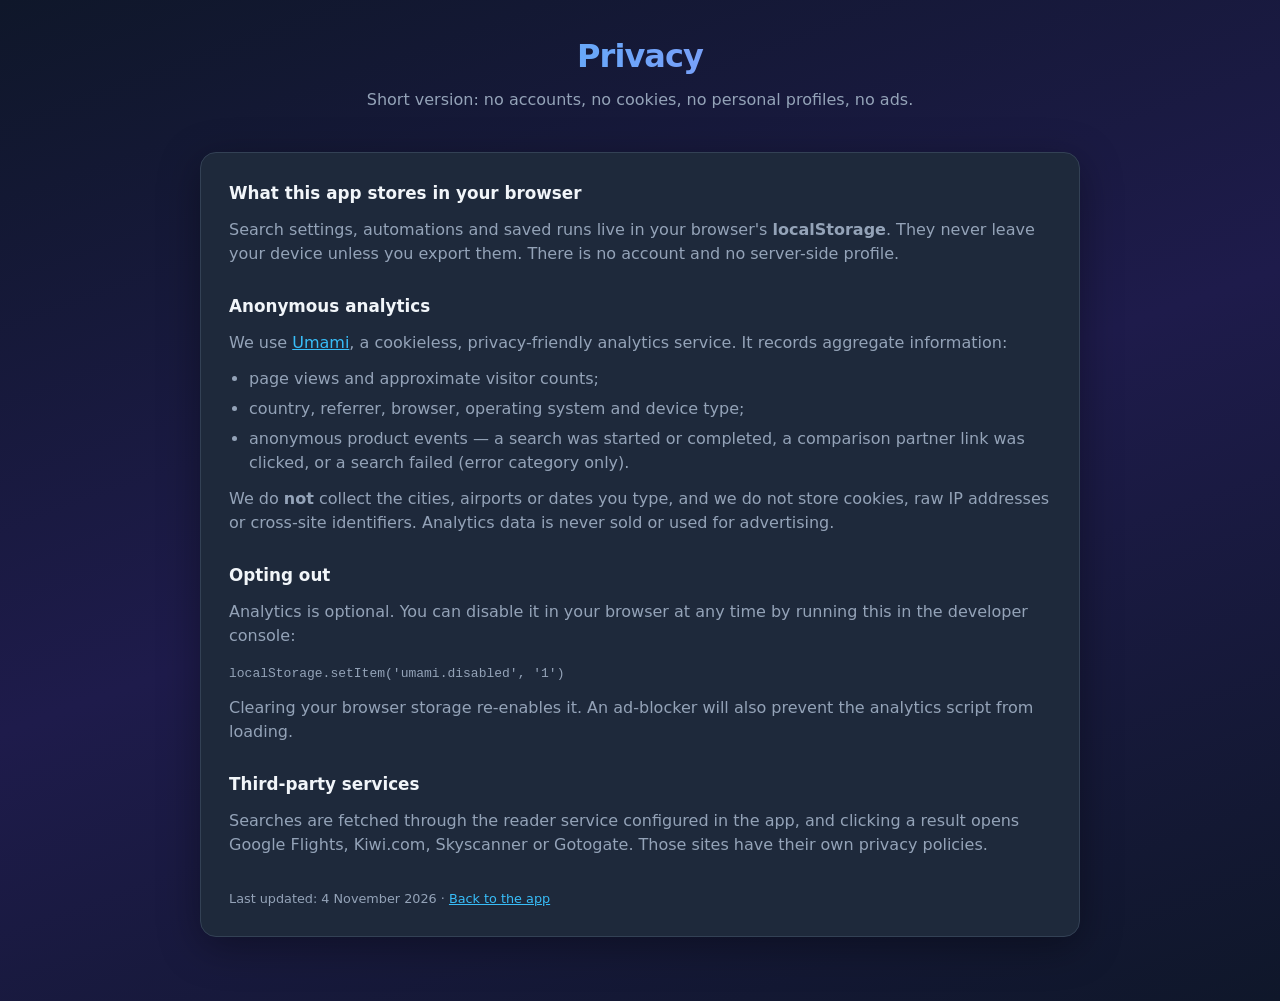
==== docs/privacy.html @ ba9d471f "Automations: Run now preempts the active run; Pause stops it Run now now stops whatever search is in" ====
<!DOCTYPE html>
<html lang="en">
<head>
  <meta charset="UTF-8" />
  <meta name="viewport" content="width=device-width, initial-scale=1" />
  <meta name="theme-color" content="#0ea5e9" />
  <title>Privacy — Cheap Flights Finder</title>
  <link rel="icon" type="image/svg+xml" href="./favicon.svg" />
  <link rel="stylesheet" href="./styles.css" />
</head>
<body>
  <div class="container">
    <header>
      <h1>Privacy</h1>
      <p>Short version: no accounts, no cookies, no personal profiles, no ads.</p>
    </header>

    <div class="card prose">
      <h2>What this app stores in your browser</h2>
      <p>
        Search settings, automations and saved runs live in your browser's
        <strong>localStorage</strong>. They never leave your device unless you export them.
        There is no account and no server-side profile.
      </p>

      <h2>Anonymous analytics</h2>
      <p>
        We use <a href="https://umami.is" target="_blank" rel="noopener noreferrer">Umami</a>,
        a cookieless, privacy-friendly analytics service. It records aggregate information:
      </p>
      <ul>
        <li>page views and approximate visitor counts;</li>
        <li>country, referrer, browser, operating system and device type;</li>
        <li>anonymous product events — a search was started or completed, a comparison partner link was clicked, or a search failed (error category only).</li>
      </ul>
      <p>
        We do <strong>not</strong> collect the cities, airports or dates you type, and we do
        not store cookies, raw IP addresses or cross-site identifiers. Analytics data is
        never sold or used for advertising.
      </p>

      <h2>Opting out</h2>
      <p>
        Analytics is optional. You can disable it in your browser at any time by running
        this in the developer console:
      </p>
      <p><code>localStorage.setItem('umami.disabled', '1')</code></p>
      <p>
        Clearing your browser storage re-enables it. An ad-blocker will also prevent the
        analytics script from loading.
      </p>

      <h2>Third-party services</h2>
      <p>
        Searches are fetched through the reader service configured in the app, and clicking a
        result opens Google Flights, Kiwi.com, Skyscanner or Gotogate. Those sites have their
        own privacy policies.
      </p>

      <p class="note" style="text-align:left;margin-top:2rem">
        Last updated: 4 November 2026 ·
        <a href="./index.html">Back to the app</a>
      </p>
    </div>
  </div>
</body>
</html>
---- docs/styles.css ----
:root {
  --bg: #0f172a;
  --card: #1e293b;
  --accent: #38bdf8;
  --accent2: #22c55e;
  --text: #f1f5f9;
  --muted: #94a3b8;
  --border: #334155;
  --danger: #f87171;
  --warn: #fbbf24;
}
* { box-sizing: border-box; margin: 0; padding: 0; }
body {
  font-family: system-ui, -apple-system, "Segoe UI", Roboto, sans-serif;
  background: linear-gradient(160deg, #0f172a 0%, #1e1b4b 50%, #0f172a 100%);
  color: var(--text);
  min-height: 100vh;
  line-height: 1.5;
}
.container {
  max-width: 920px;
  margin: 0 auto;
  padding: 2rem 1.25rem 4rem;
}
header {
  text-align: center;
  margin-bottom: 2.5rem;
}
header h1 {
  font-size: 2rem;
  font-weight: 700;
  letter-spacing: -0.03em;
  background: linear-gradient(90deg, #38bdf8, #a78bfa);
  -webkit-background-clip: text;
  -webkit-text-fill-color: transparent;
  background-clip: text;
}
header p {
  color: var(--muted);
  margin-top: 0.5rem;
  font-size: 1rem;
}
.status-row {
  display: flex;
  flex-wrap: wrap;
  justify-content: center;
  gap: 0.5rem 1rem;
  margin-top: 0.9rem;
  font-size: 0.8rem;
}
.pill {
  display: inline-flex;
  align-items: center;
  gap: 0.4rem;
  padding: 0.3rem 0.7rem;
  border-radius: 999px;
  border: 1px solid var(--border);
  color: var(--muted);
  background: rgba(255,255,255,0.03);
}
.pill .dot {
  width: 0.55rem; height: 0.55rem;
  border-radius: 50%;
  background: var(--warn);
  flex: none;
}
.pill.ok .dot { background: var(--accent2); }
.pill.bad .dot { background: var(--danger); }
.pill.ok { border-color: #22c55e55; color: var(--text); }
.pill.bad { border-color: #7f1d1d; color: #fecaca; }
.card {
  background: var(--card);
  border: 1px solid var(--border);
  border-radius: 1rem;
  padding: 1.75rem;
  box-shadow: 0 10px 40px rgba(0,0,0,0.35);
}
.form-grid {
  display: grid;
  grid-template-columns: 1fr 1fr;
  gap: 1rem;
}
@media (max-width: 640px) {
  .form-grid { grid-template-columns: 1fr; }
}
label {
  display: block;
  font-size: 0.8rem;
  font-weight: 600;
  color: var(--muted);
  margin-bottom: 0.35rem;
  text-transform: uppercase;
  letter-spacing: 0.04em;
}
input, select {
  width: 100%;
  padding: 0.75rem 1rem;
  border-radius: 0.6rem;
  border: 1px solid var(--border);
  background: #0f172a;
  color: var(--text);
  font-size: 1rem;
  transition: border-color 0.15s;
}
input:focus, select:focus {
  outline: none;
  border-color: var(--accent);
}
.full { grid-column: 1 / -1; }
.inline-check {
  display: flex;
  align-items: center;
  gap: 0.6rem;
  text-transform: none;
  letter-spacing: 0;
  font-size: 0.95rem;
  font-weight: 600;
  color: var(--text);
  margin-bottom: 0;
  padding: 0.75rem 1rem;
  border: 1px solid var(--border);
  border-radius: 0.6rem;
  background: #0f172a;
  cursor: pointer;
}
.inline-check input[type="checkbox"] {
  width: 1.15rem;
  height: 1.15rem;
  flex: none;
  accent-color: var(--accent);
  cursor: pointer;
}
.resolve-hint {
  min-height: 1.1rem;
  margin-top: 0.3rem;
  font-size: 0.78rem;
  color: var(--muted);
}
/* Capitals-only city/country fields: the value is upper-cased in JS as it is
   typed, and this guarantees the *display* is capital even for autofill/paste. */
.upper { text-transform: uppercase; }
.resolve-hint .ok { color: var(--accent2); }
.resolve-hint .err { color: var(--danger); }
.btn {
  display: inline-flex;
  align-items: center;
  justify-content: center;
  gap: 0.5rem;
  width: 100%;
  padding: 0.9rem 1.25rem;
  margin-top: 1.25rem;
  border: none;
  border-radius: 0.6rem;
  background: linear-gradient(135deg, #0ea5e9, #6366f1);
  color: white;
  font-size: 1.05rem;
  font-weight: 600;
  cursor: pointer;
  transition: transform 0.12s, opacity 0.12s;
}
.btn:hover:not(:disabled) { transform: translateY(-1px); }
.btn:disabled { opacity: 0.6; cursor: not-allowed; }
.spinner {
  width: 1.1rem; height: 1.1rem;
  border: 2px solid rgba(255,255,255,0.3);
  border-top-color: white;
  border-radius: 50%;
  animation: spin 0.7s linear infinite;
}
@keyframes spin { to { transform: rotate(360deg); } }

/* settings */
.settings {
  margin-top: 1rem;
  border: 1px dashed var(--border);
  border-radius: 0.75rem;
  padding: 0.85rem 1rem;
}
.settings summary {
  cursor: pointer;
  color: var(--muted);
  font-size: 0.85rem;
  font-weight: 600;
  user-select: none;
}
.settings .settings-body {
  margin-top: 0.9rem;
  display: grid;
  gap: 0.5rem;
}
.settings .hint { font-size: 0.78rem; color: var(--muted); }
.settings .ok { color: var(--accent2); }

#results { margin-top: 2rem; display: none; }
.result-header {
  display: flex;
  flex-wrap: wrap;
  gap: 0.75rem 1.5rem;
  align-items: center;
  margin-bottom: 1.25rem;
  color: var(--muted);
  font-size: 0.95rem;
}
.result-header strong { color: var(--text); }
.flight-card {
  background: #0f172a;
  border: 1px solid var(--border);
  border-radius: 0.85rem;
  padding: 1.25rem 1.4rem;
  margin-bottom: 1rem;
}
.flight-card.best-direct { border-color: #22c55e55; }
.flight-card.best-stops { border-color: #38bdf855; }
.badge {
  display: inline-block;
  font-size: 0.7rem;
  font-weight: 700;
  text-transform: uppercase;
  letter-spacing: 0.05em;
  padding: 0.2rem 0.55rem;
  border-radius: 999px;
  margin-bottom: 0.6rem;
}
.badge.green { background: #166534; color: #86efac; }
.badge.blue { background: #1e3a5f; color: #7dd3fc; }
.price {
  font-size: 1.75rem;
  font-weight: 700;
  color: var(--accent2);
}
.meta {
  color: var(--muted);
  font-size: 0.9rem;
  margin: 0.35rem 0 0.75rem;
}
.leg {
  display: flex;
  flex-wrap: wrap;
  gap: 0.35rem 1rem;
  padding: 0.55rem 0;
  border-top: 1px solid var(--border);
  font-size: 0.9rem;
}
.leg:first-of-type { border-top: none; }
.layover {
  color: var(--warn);
  font-size: 0.85rem;
  padding: 0.25rem 0 0.25rem 0.5rem;
  border-left: 2px solid var(--warn);
  margin: 0.2rem 0;
}
.dir {
  display: flex;
  flex-wrap: wrap;
  align-items: baseline;
  gap: 0.35rem 0.75rem;
  padding: 0.6rem 0;
  border-top: 1px solid var(--border);
  font-size: 0.92rem;
}
.dir:first-of-type { border-top: none; }
.dir-label {
  flex: none;
  font-size: 0.68rem;
  font-weight: 700;
  text-transform: uppercase;
  letter-spacing: 0.06em;
  padding: 0.15rem 0.5rem;
  border-radius: 999px;
  background: #1e3a5f;
  color: #7dd3fc;
}
.dir-label.ret { background: #3b2f16; color: #fcd34d; }
.dir-main { color: var(--text); }
.dir-main strong { color: var(--text); }
.dir-unavailable { color: var(--muted); }
.error {
  background: #450a0a;
  border: 1px solid #7f1d1d;
  color: #fecaca;
  padding: 1rem 1.25rem;
  border-radius: 0.75rem;
  margin-top: 1.25rem;
  white-space: pre-line;
}
.note {
  margin-top: 1.5rem;
  font-size: 0.8rem;
  color: var(--muted);
  text-align: center;
}
.site-footer {
  margin-top: 2.5rem;
  padding-top: 1.25rem;
  border-top: 1px solid var(--border);
  display: flex;
  flex-wrap: wrap;
  justify-content: center;
  gap: 0.35rem 1rem;
  font-size: 0.75rem;
  color: var(--muted);
  text-align: center;
}
.site-footer a {
  color: var(--muted);
  text-decoration: underline;
  text-underline-offset: 2px;
}
.site-footer a:hover { color: var(--text); }
.prose h2 {
  margin-top: 1.75rem;
  font-size: 1.05rem;
  color: var(--text);
}
.prose h2:first-child { margin-top: 0; }
.prose p, .prose ul { margin-top: 0.75rem; color: var(--muted); }
.prose ul { padding-left: 1.25rem; }
.prose li { margin-top: 0.35rem; }
.prose a { color: var(--accent); }
.empty {
  text-align: center;
  color: var(--muted);
  padding: 2rem 1rem;
}
.results-table-wrap {
  overflow-x: auto;
  margin: 1rem 0 1.5rem;
  border-radius: 0.75rem;
  border: 1px solid var(--border);
}
table.results-table {
  width: 100%;
  border-collapse: collapse;
  font-size: 0.88rem;
  background: #0f172a;
}
table.results-table th {
  background: #1e293b;
  color: var(--muted);
  font-weight: 600;
  text-transform: uppercase;
  letter-spacing: 0.04em;
  font-size: 0.72rem;
  padding: 0.7rem 0.75rem;
  text-align: left;
  white-space: nowrap;
  border-bottom: 1px solid var(--border);
}
table.results-table td {
  padding: 0.65rem 0.75rem;
  border-bottom: 1px solid var(--border);
  vertical-align: top;
}
table.results-table tr:last-child td { border-bottom: none; }
table.results-table tr:hover td { background: #1e293b55; }
table.results-table .price-cell {
  font-weight: 700;
  color: var(--accent2);
  white-space: nowrap;
}
table.results-table .rank-cell {
  color: var(--muted);
  font-weight: 600;
  width: 2rem;
}
.section-title {
  margin: 1.5rem 0 0.6rem;
  color: var(--muted);
  font-size: 0.85rem;
  text-transform: uppercase;
  letter-spacing: 0.05em;
}
details summary::-webkit-details-marker { display: none; }

/* live progress line under the search button */
.progress {
  margin-top: 0.9rem;
  font-size: 0.85rem;
  color: var(--muted);
  text-align: center;
}
.progress .progress-sub {
  display: inline-block;
  margin-top: 0.25rem;
  font-size: 0.76rem;
  opacity: 0.85;
}

/* search / stop button row */
.actions {
  display: flex;
  gap: 0.75rem;
  align-items: stretch;
  margin-top: 1.25rem;
}
.actions .btn { margin-top: 0; }
.btn-stop {
  width: auto;
  flex: 0 0 auto;
  white-space: nowrap;
  background: linear-gradient(135deg, #ef4444, #b91c1c);
}

/* resume banner for a checkpointed (interrupted) search */
.resume-box {
  display: flex;
  flex-wrap: wrap;
  align-items: center;
  gap: 0.6rem;
  margin-top: 1rem;
  padding: 0.75rem 1rem;
  border: 1px solid #f59e0b55;
  border-radius: 0.6rem;
  background: #f59e0b12;
  font-size: 0.85rem;
  color: var(--text);
}
.btn-mini {
  padding: 0.35rem 0.7rem;
  border-radius: 0.45rem;
  border: none;
  background: #f59e0b;
  color: #1f2937;
  font-weight: 600;
  font-size: 0.8rem;
  cursor: pointer;
}
.btn-mini.ghost {
  background: transparent;
  border: 1px solid var(--border);
  color: var(--muted);
}
.coverage-complete { color: var(--accent2); }
.window-note { color: var(--muted); }

/* ---- animated brand icon (header) ---- */
header h1.brand {
  display: flex;
  align-items: center;
  justify-content: center;
  gap: 0.7rem;
}
header h1.brand .logo {
  width: 46px;
  height: 46px;
  flex: none;
  overflow: visible;
  filter: drop-shadow(0 6px 16px rgba(56, 189, 248, 0.35));
}
header h1.brand .logo-plane {
  transform-box: fill-box;
  transform-origin: center;
  animation: logo-fly 3.2s ease-in-out infinite;
}
header h1.brand .logo-arc { animation: logo-dash 2.4s linear infinite; }
header h1.brand .logo-dot {
  transform-box: fill-box;
  transform-origin: center;
  animation: logo-ping 2.4s ease-in-out infinite;
}
@keyframes logo-fly {
  0%   { transform: translate(-5px, 3px) rotate(-5deg); }
  50%  { transform: translate(1px, -4px) rotate(2deg); }
  100% { transform: translate(5px, 3px) rotate(7deg); }
}
@keyframes logo-dash { to { stroke-dashoffset: -32; } }
@keyframes logo-ping {
  0%, 55%, 100% { transform: scale(1); opacity: 1; }
  75% { transform: scale(1.8); opacity: 0.3; }
}
/* a running sweep makes the icon fly faster */
body.searching .logo-plane { animation-duration: 1.1s; }
body.searching .logo-arc { animation-duration: 0.7s; }
@media (prefers-reduced-motion: reduce) {
  header h1.brand .logo-plane,
  header h1.brand .logo-arc,
  header h1.brand .logo-dot { animation: none; }
}

/* ---- verified stop: first click arms, second confirms ---- */
.btn-stop.armed {
  background: linear-gradient(135deg, #f59e0b, #b45309);
  animation: armed-pulse 1s ease-in-out infinite;
}
@keyframes armed-pulse {
  0%, 100% { box-shadow: 0 0 0 0 rgba(245, 158, 11, 0.55); }
  50% { box-shadow: 0 0 0 8px rgba(245, 158, 11, 0); }
}
.btn-cancel {
  width: auto;
  flex: 0 0 auto;
  white-space: nowrap;
  background: transparent;
  border: 1px solid var(--border);
  color: var(--muted);
}
.btn-cancel:hover:not(:disabled) { color: var(--text); border-color: var(--accent); }

/* ---- notification / background settings ---- */
.settings-sep {
  height: 1px;
  margin: 1rem 0 0.9rem;
  background: linear-gradient(90deg, transparent, var(--border), transparent);
}
.settings-inline {
  display: flex;
  flex-wrap: wrap;
  align-items: center;
  gap: 0.6rem;
  margin: 0.5rem 0 0.25rem;
}
.settings-inline .hint { margin: 0; }

/* ---- "compare on other sites" card under the results ---- */
.compare-card {
  background: #0f172a;
  border: 1px solid var(--border);
  border-left: 3px solid var(--accent);
  border-radius: 0.85rem;
  padding: 0.95rem 1.15rem;
  margin: 1.25rem 0 0.5rem;
}
.compare-title { font-size: 0.9rem; margin-bottom: 0.6rem; }
.compare-title strong { color: var(--text); }
.compare-row { margin-top: 0.85rem; }
.compare-row-head { font-size: 0.85rem; color: var(--muted); margin-bottom: 0.5rem; }
.compare-row-head strong { color: var(--text); }
.compare-links { display: flex; flex-wrap: wrap; gap: 0.5rem; }
.cmp-link {
  display: inline-block;
  font-size: 0.85rem;
  font-weight: 600;
  padding: 0.35rem 0.85rem;
  border-radius: 999px;
  border: 1px solid var(--accent);
  color: var(--accent);
  text-decoration: none;
  transition: background 0.15s ease, color 0.15s ease;
}
.cmp-link:hover { background: var(--accent); color: #0f172a; }
.cmp-link-muted { border-color: var(--border); color: var(--muted); }
.cmp-link-muted:hover { background: var(--border); color: var(--text); }
.cmp-link-primary { border-color: var(--accent2); color: var(--accent2); }
.cmp-link-primary:hover { background: var(--accent2); color: #052e16; }
.cmp-sub { font-weight: 500; opacity: 0.75; }
.compare-note { margin-top: 0.65rem; font-size: 0.78rem; color: var(--muted); }

/* ---- automations ---- */
.auto-badge {
  display: inline-block;
  margin-left: 0.5rem;
  padding: 0.1rem 0.5rem;
  border-radius: 999px;
  border: 1px solid var(--border);
  font-size: 0.7rem;
  font-weight: 600;
  color: var(--muted);
  vertical-align: middle;
  text-transform: none;
  letter-spacing: 0;
}
.auto-badge.on { border-color: #22c55e55; color: var(--accent2); }
.auto-badge.running { border-color: #f59e0b55; color: var(--warn); }
.auto-inline { display: flex; align-items: center; gap: 0.5rem; }
.auto-inline input, .auto-inline select { flex: 1 1 auto; width: auto; min-width: 0; }
.auto-sep { color: var(--muted); flex: none; }
.auto-criteria {
  margin: 0.9rem 0 0.3rem;
  padding: 0.6rem 0.8rem;
  border: 1px dashed var(--border);
  border-radius: 0.6rem;
  font-size: 0.8rem;
  color: var(--muted);
}
.auto-criteria strong { color: var(--text); }
.auto-list { display: grid; gap: 0.7rem; margin-top: 0.9rem; }
.auto-item {
  border: 1px solid var(--border);
  border-radius: 0.7rem;
  padding: 0.75rem 0.9rem;
  background: #0f172a;
}
.auto-item.off { opacity: 0.6; }
.auto-item-top { display: flex; flex-wrap: wrap; align-items: center; gap: 0.4rem 0.75rem; }
.auto-name { font-weight: 700; }
.auto-meta { font-size: 0.78rem; color: var(--muted); margin-top: 0.2rem; }
.auto-actions { display: flex; flex-wrap: wrap; gap: 0.4rem; margin-left: auto; }
.auto-run {
  margin-top: 0.5rem;
  padding-top: 0.5rem;
  border-top: 1px dashed var(--border);
  font-size: 0.78rem;
  display: flex; flex-wrap: wrap; gap: 0.35rem 0.75rem; align-items: center;
  cursor: pointer;
  border-radius: 0.4rem;
  padding-left: 0.3rem; padding-right: 0.3rem;
}
.auto-run:hover, .auto-run:focus-visible { background: #16213b; outline: none; }
.auto-run-no { color: var(--muted); font-weight: 600; flex: none; }
.auto-run-head { color: var(--text); flex: 1 1 100%; }
.auto-run-price { font-weight: 700; color: var(--accent2); }
.auto-run-price.bad { color: var(--danger); font-weight: 600; }
.auto-run-meta { color: var(--muted); flex: 1 1 100%; }
.auto-tag {
  font-size: 0.68rem; padding: 0.05rem 0.4rem; border-radius: 999px;
  border: 1px solid var(--warn); color: var(--warn); flex: none;
}
.auto-tag.best { border-color: var(--accent2); color: var(--accent2); font-weight: 700; }
.auto-cheap {
  margin-top: 0.5rem;
  padding: 0.4rem 0.6rem;
  border: 1px solid #22c55e55;
  border-radius: 0.5rem;
  background: #22c55e12;
  font-size: 0.78rem;
  color: var(--muted);
}
.auto-cheap strong { color: var(--accent2); }
.auto-history { margin-top: 0.7rem; }
.auto-history summary { cursor: pointer; font-size: 0.8rem; color: var(--muted); }
.auto-history .auto-run:first-of-type { border-top: none; margin-top: 0.6rem; }
.auto-empty { font-size: 0.78rem; color: var(--muted); margin-top: 0.4rem; }

/* ---- archived-run screen: one run's results, on their own page ---- */
body.run-screen-open { overflow: hidden; }
.run-screen {
  position: fixed;
  inset: 0;
  z-index: 60;
  display: none;
  flex-direction: column;
  background: var(--bg);
  overflow: hidden;
}
.run-screen-bar {
  flex: none;
  display: flex;
  flex-wrap: wrap;
  align-items: center;
  gap: 0.5rem 1rem;
  padding: 0.7rem 1rem;
  border-bottom: 1px solid var(--border);
  background: var(--card);
  position: sticky;
  top: 0;
  z-index: 2;
}
.run-screen-head { flex: 1 1 14rem; min-width: 0; }
.run-screen-title { font-weight: 700; font-size: 0.95rem; }
.run-screen-sub { font-size: 0.75rem; color: var(--muted); }
.run-screen-price { text-align: right; flex: none; }
.run-screen-price-num { display: block; font-size: 1.3rem; font-weight: 800; color: var(--accent2); line-height: 1.15; }
.run-screen-price-lbl { display: block; font-size: 0.72rem; color: var(--muted); }
.run-screen-progress {
  flex: none;
  padding: 0.5rem 1rem;
  font-size: 0.78rem;
  color: var(--warn);
  background: #f59e0b14;
  border-bottom: 1px solid var(--border);
}
.run-screen-body {
  flex: 1 1 auto;
  overflow-y: auto;
  -webkit-overflow-scrolling: touch;
  padding: 1rem 1rem 3rem;
  max-width: 980px;
  width: 100%;
  margin: 0 auto;
}
@media (max-width: 620px) {
  .run-screen-bar { padding: 0.6rem 0.75rem; }
  .run-screen-price { text-align: left; flex: 1 1 100%; }
  .run-screen-price-num { font-size: 1.1rem; }
  .run-screen-body { padding: 0.75rem 0.6rem 2.5rem; }
}
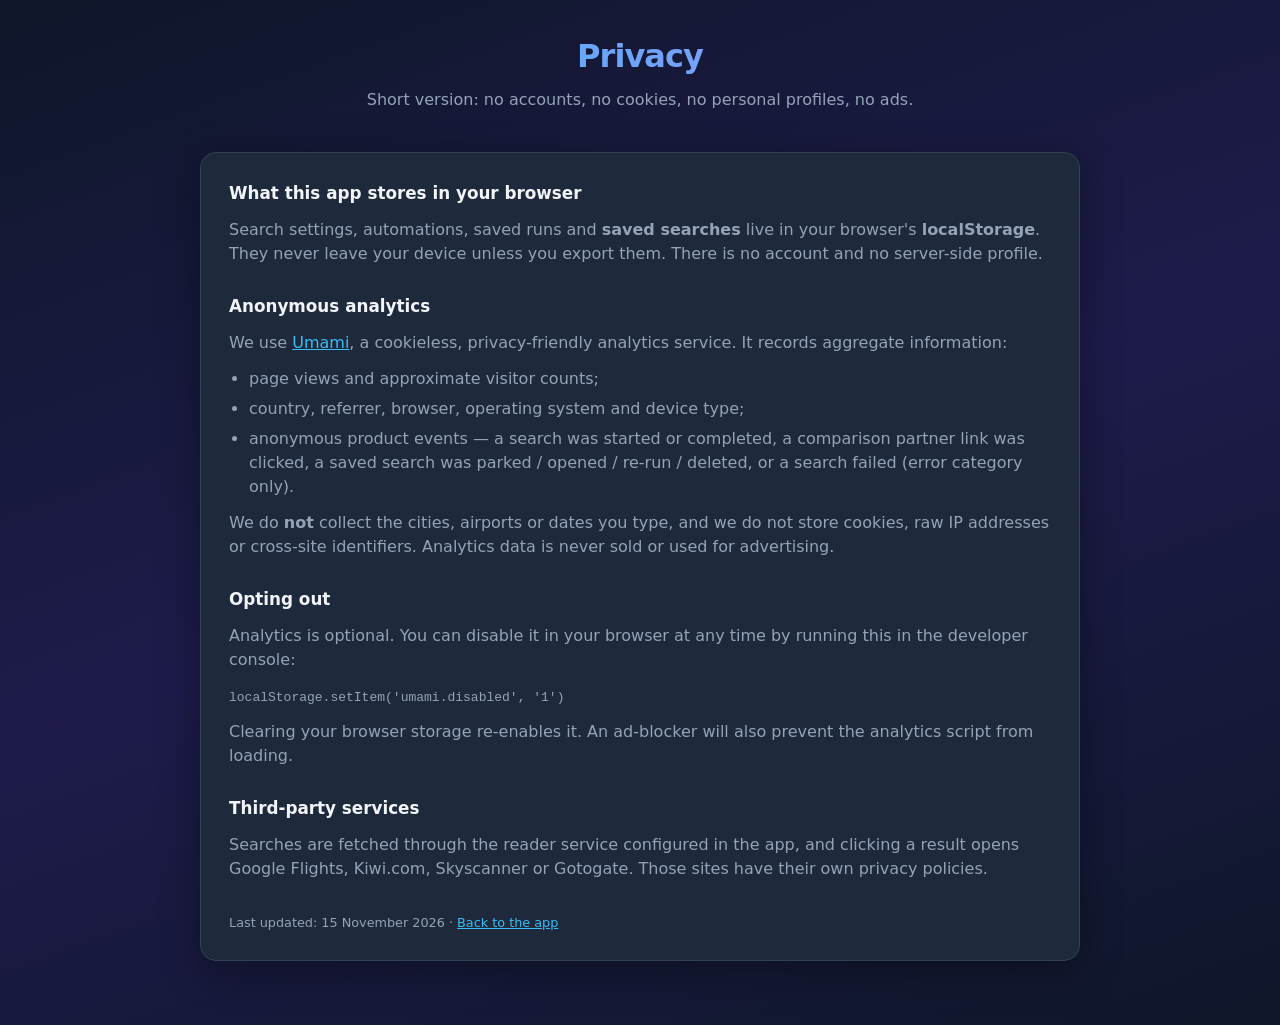
==== commit b80b285a: "Add Saved searches (favorites) section Park any result set - a manual search or an archived automati" ====
--- a/docs/privacy.html
+++ b/docs/privacy.html
@@ -18,8 +18,8 @@
     <div class="card prose">
       <h2>What this app stores in your browser</h2>
       <p>
-        Search settings, automations and saved runs live in your browser's
-        <strong>localStorage</strong>. They never leave your device unless you export them.
+        Search settings, automations, saved runs and <strong>saved searches</strong> live in your
+        browser's <strong>localStorage</strong>. They never leave your device unless you export them.
         There is no account and no server-side profile.
       </p>
 
@@ -31,7 +31,7 @@
       <ul>
         <li>page views and approximate visitor counts;</li>
         <li>country, referrer, browser, operating system and device type;</li>
-        <li>anonymous product events — a search was started or completed, a comparison partner link was clicked, or a search failed (error category only).</li>
+        <li>anonymous product events — a search was started or completed, a comparison partner link was clicked, a saved search was parked / opened / re-run / deleted, or a search failed (error category only).</li>
       </ul>
       <p>
         We do <strong>not</strong> collect the cities, airports or dates you type, and we do
@@ -58,7 +58,7 @@
       </p>
 
       <p class="note" style="text-align:left;margin-top:2rem">
-        Last updated: 4 November 2026 ·
+        Last updated: 15 November 2026 ·
         <a href="./index.html">Back to the app</a>
       </p>
     </div>
--- a/docs/styles.css
+++ b/docs/styles.css
@@ -135,6 +135,42 @@
   margin-top: 0.3rem;
   font-size: 0.78rem;
   color: var(--muted);
+}
+/* Departure weekday filter: a row of toggle chips (Mon–Sun). */
+.day-picker {
+  display: flex;
+  flex-wrap: wrap;
+  gap: 0.4rem;
+}
+.day-chip {
+  display: inline-flex;
+  align-items: center;
+  gap: 0.4rem;
+  margin: 0;
+  padding: 0.5rem 0.8rem;
+  border: 1px solid var(--border);
+  border-radius: 0.6rem;
+  background: #0f172a;
+  color: var(--text);
+  font-size: 0.9rem;
+  font-weight: 600;
+  text-transform: none;
+  letter-spacing: 0;
+  cursor: pointer;
+  user-select: none;
+  transition: border-color 0.15s, background 0.15s;
+}
+.day-chip input[type="checkbox"] {
+  width: 1.05rem;
+  height: 1.05rem;
+  flex: none;
+  accent-color: var(--accent);
+  cursor: pointer;
+}
+.day-chip:has(input:checked),
+.day-chip.on {
+  border-color: var(--accent);
+  background: #0b2b3f;
 }
 /* Capitals-only city/country fields: the value is upper-cased in JS as it is
    typed, and this guarantees the *display* is capital even for autofill/paste. */
@@ -621,6 +657,129 @@
 .auto-history .auto-run:first-of-type { border-top: none; margin-top: 0.6rem; }
 .auto-empty { font-size: 0.78rem; color: var(--muted); margin-top: 0.4rem; }
 
+/* ---- saved searches (favorites) ---- */
+.results-toolbar {
+  display: flex;
+  flex-wrap: wrap;
+  align-items: center;
+  gap: 0.5rem;
+  margin-bottom: 0.9rem;
+}
+.results-toolbar .hint { margin: 0; }
+.saved-badge {
+  display: inline-block;
+  margin-left: 0.5rem;
+  padding: 0.1rem 0.5rem;
+  border-radius: 999px;
+  border: 1px solid var(--border);
+  font-size: 0.7rem;
+  font-weight: 600;
+  color: var(--muted);
+  vertical-align: middle;
+  text-transform: none;
+  letter-spacing: 0;
+}
+.saved-badge.on { border-color: #f59e0b55; color: var(--warn); }
+.saved-filter-row { display: flex; gap: 0.5rem; }
+.saved-filter-row input { flex: 1 1 auto; }
+.saved-list { display: grid; gap: 0.9rem; margin-top: 0.4rem; }
+.saved-empty {
+  font-size: 0.8rem;
+  color: var(--muted);
+  padding: 0.6rem 0.1rem;
+}
+.saved-group {
+  border: 1px solid var(--border);
+  border-radius: 0.7rem;
+  background: #0f172a;
+  padding: 0.6rem 0.8rem;
+}
+.saved-group > summary {
+  cursor: pointer;
+  list-style: none;
+  display: flex;
+  flex-wrap: wrap;
+  align-items: baseline;
+  gap: 0.25rem 0.6rem;
+  padding: 0.15rem 0;
+}
+.saved-group > summary::-webkit-details-marker { display: none; }
+.saved-group-title {
+  font-weight: 700;
+  font-size: 0.95rem;
+  color: var(--text);
+}
+.saved-group-title::before { content: "▸ "; color: var(--muted); }
+.saved-group[open] .saved-group-title::before { content: "▾ "; }
+.saved-group-sub { font-size: 0.76rem; color: var(--muted); }
+.saved-group-body { margin-top: 0.5rem; display: grid; gap: 0.7rem; }
+.saved-month {
+  border-left: 2px solid var(--border);
+  padding-left: 0.7rem;
+}
+.saved-month-head {
+  font-size: 0.8rem;
+  font-weight: 700;
+  color: var(--accent);
+  margin-bottom: 0.35rem;
+}
+.saved-count {
+  display: inline-block;
+  margin-left: 0.3rem;
+  padding: 0 0.4rem;
+  border-radius: 999px;
+  background: #1e3a5f;
+  color: #7dd3fc;
+  font-size: 0.68rem;
+  font-weight: 700;
+}
+.saved-day { margin-bottom: 0.55rem; }
+.saved-day-head {
+  font-size: 0.74rem;
+  color: var(--muted);
+  margin-bottom: 0.3rem;
+  text-transform: uppercase;
+  letter-spacing: 0.04em;
+}
+.saved-item {
+  border: 1px solid var(--border);
+  border-radius: 0.6rem;
+  padding: 0.55rem 0.7rem;
+  background: #131f36;
+  margin-bottom: 0.4rem;
+}
+.saved-item-top {
+  display: flex;
+  flex-wrap: wrap;
+  align-items: baseline;
+  gap: 0.3rem 0.6rem;
+}
+.saved-item-route { font-weight: 700; font-size: 0.88rem; }
+.saved-item-price { font-weight: 700; color: var(--accent2); font-size: 0.88rem; }
+.saved-item-price.muted { color: var(--muted); font-weight: 600; }
+.saved-item-time { margin-left: auto; font-size: 0.74rem; color: var(--muted); }
+.saved-item-meta {
+  font-size: 0.76rem;
+  color: var(--muted);
+  margin-top: 0.25rem;
+}
+.saved-item-meta strong { color: var(--text); }
+.saved-item-actions {
+  display: flex;
+  flex-wrap: wrap;
+  gap: 0.4rem;
+  margin-top: 0.45rem;
+}
+.saved-source {
+  font-size: 0.68rem;
+  padding: 0.05rem 0.4rem;
+  border-radius: 999px;
+  border: 1px solid var(--border);
+  color: var(--muted);
+  flex: none;
+}
+.run-screen-actions { display: flex; flex-wrap: wrap; gap: 0.4rem; }
+
 /* ---- archived-run screen: one run's results, on their own page ---- */
 body.run-screen-open { overflow: hidden; }
 .run-screen {
@@ -672,5 +831,6 @@
   .run-screen-bar { padding: 0.6rem 0.75rem; }
   .run-screen-price { text-align: left; flex: 1 1 100%; }
   .run-screen-price-num { font-size: 1.1rem; }
+  .run-screen-actions { flex: 1 1 100%; order: 3; }
   .run-screen-body { padding: 0.75rem 0.6rem 2.5rem; }
 }
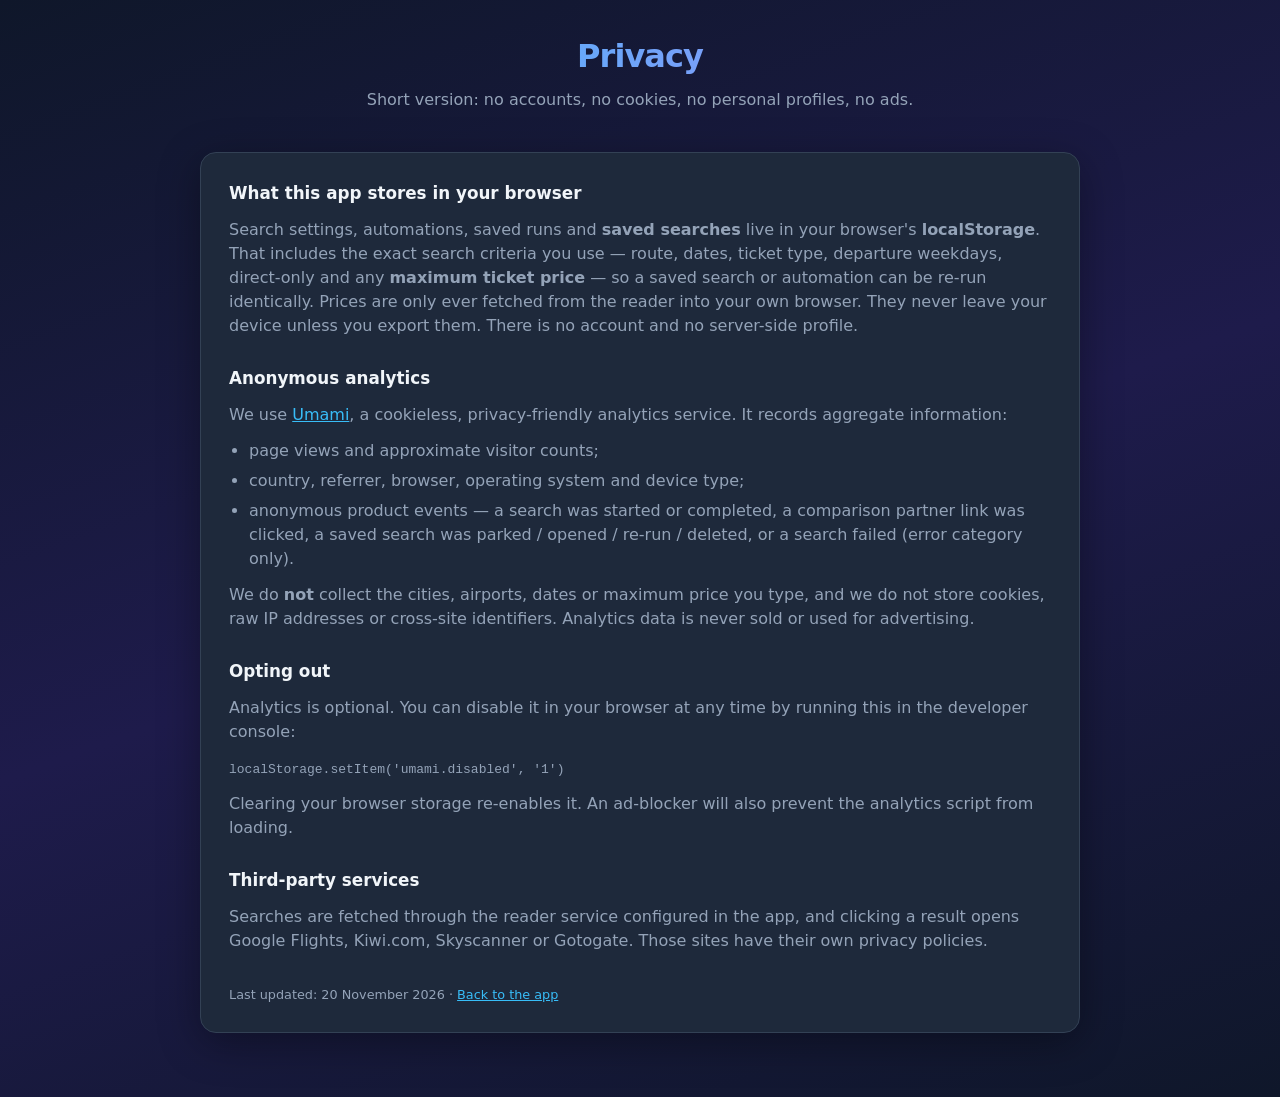
==== commit 26bc8eba: "Add optional maximum ticket price criterion" ====
--- a/docs/privacy.html
+++ b/docs/privacy.html
@@ -19,8 +19,11 @@
       <h2>What this app stores in your browser</h2>
       <p>
         Search settings, automations, saved runs and <strong>saved searches</strong> live in your
-        browser's <strong>localStorage</strong>. They never leave your device unless you export them.
-        There is no account and no server-side profile.
+        browser's <strong>localStorage</strong>. That includes the exact search criteria you use —
+        route, dates, ticket type, departure weekdays, direct-only and any <strong>maximum
+        ticket price</strong> — so a saved search or automation can be re-run identically. Prices
+        are only ever fetched from the reader into your own browser. They never leave your device
+        unless you export them. There is no account and no server-side profile.
       </p>
 
       <h2>Anonymous analytics</h2>
@@ -34,8 +37,8 @@
         <li>anonymous product events — a search was started or completed, a comparison partner link was clicked, a saved search was parked / opened / re-run / deleted, or a search failed (error category only).</li>
       </ul>
       <p>
-        We do <strong>not</strong> collect the cities, airports or dates you type, and we do
-        not store cookies, raw IP addresses or cross-site identifiers. Analytics data is
+        We do <strong>not</strong> collect the cities, airports, dates or maximum price you type,
+        and we do not store cookies, raw IP addresses or cross-site identifiers. Analytics data is
         never sold or used for advertising.
       </p>
 
@@ -58,7 +61,7 @@
       </p>
 
       <p class="note" style="text-align:left;margin-top:2rem">
-        Last updated: 15 November 2026 ·
+        Last updated: 20 November 2026 ·
         <a href="./index.html">Back to the app</a>
       </p>
     </div>
--- a/docs/styles.css
+++ b/docs/styles.css
@@ -467,6 +467,7 @@
   color: var(--muted);
 }
 .coverage-complete { color: var(--accent2); }
+.price-cap { color: var(--warn); }
 .window-note { color: var(--muted); }
 
 /* ---- animated brand icon (header) ---- */
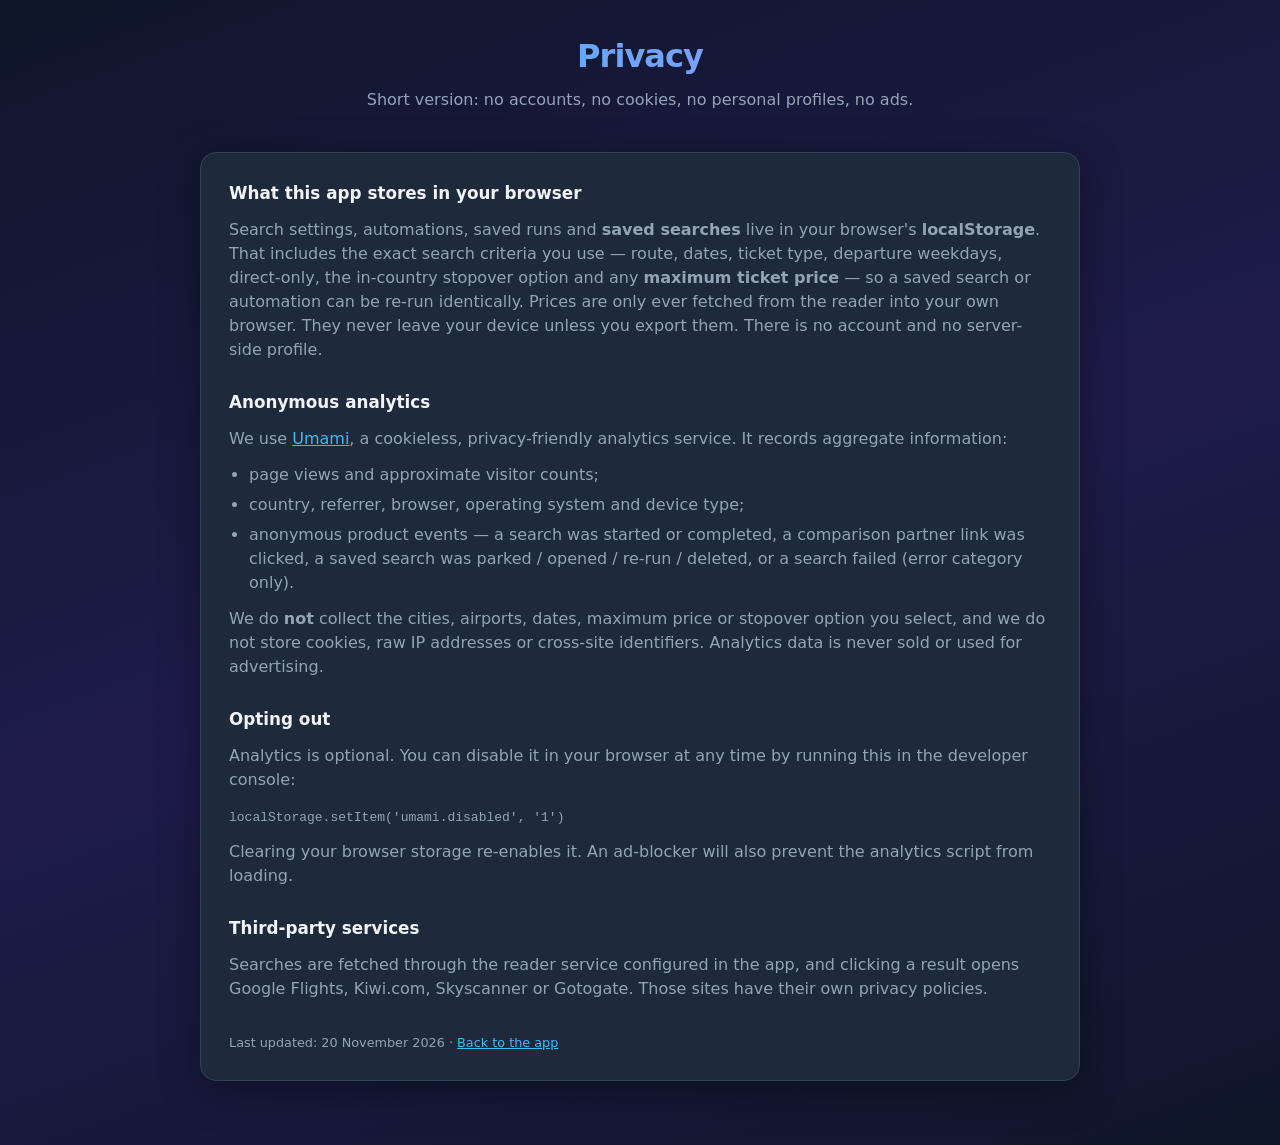
==== commit d9385279: "Add collapsible saved-search tree and in-country stopover comparison" ====
--- a/docs/privacy.html
+++ b/docs/privacy.html
@@ -20,8 +20,9 @@
       <p>
         Search settings, automations, saved runs and <strong>saved searches</strong> live in your
         browser's <strong>localStorage</strong>. That includes the exact search criteria you use —
-        route, dates, ticket type, departure weekdays, direct-only and any <strong>maximum
-        ticket price</strong> — so a saved search or automation can be re-run identically. Prices
+        route, dates, ticket type, departure weekdays, direct-only, the in-country stopover option
+        and any <strong>maximum ticket price</strong> — so a saved search or automation can be
+        re-run identically. Prices
         are only ever fetched from the reader into your own browser. They never leave your device
         unless you export them. There is no account and no server-side profile.
       </p>
@@ -37,8 +38,8 @@
         <li>anonymous product events — a search was started or completed, a comparison partner link was clicked, a saved search was parked / opened / re-run / deleted, or a search failed (error category only).</li>
       </ul>
       <p>
-        We do <strong>not</strong> collect the cities, airports, dates or maximum price you type,
-        and we do not store cookies, raw IP addresses or cross-site identifiers. Analytics data is
+        We do <strong>not</strong> collect the cities, airports, dates, maximum price or stopover
+        option you select, and we do not store cookies, raw IP addresses or cross-site identifiers. Analytics data is
         never sold or used for advertising.
       </p>
 
--- a/docs/styles.css
+++ b/docs/styles.css
@@ -468,6 +468,7 @@
 }
 .coverage-complete { color: var(--accent2); }
 .price-cap { color: var(--warn); }
+.via-country { color: var(--warn); }
 .window-note { color: var(--muted); }
 
 /* ---- animated brand icon (header) ---- */
@@ -718,12 +719,27 @@
   border-left: 2px solid var(--border);
   padding-left: 0.7rem;
 }
+.saved-month > summary,
+.saved-day > summary {
+  cursor: pointer;
+  list-style: none;
+  display: flex;
+  flex-wrap: wrap;
+  align-items: baseline;
+  gap: 0.25rem 0.4rem;
+}
+.saved-month > summary::-webkit-details-marker,
+.saved-day > summary::-webkit-details-marker { display: none; }
 .saved-month-head {
   font-size: 0.8rem;
   font-weight: 700;
   color: var(--accent);
   margin-bottom: 0.35rem;
 }
+.saved-month-title::before,
+.saved-day > summary::before { content: "▸ "; color: var(--muted); }
+.saved-month[open] .saved-month-title::before,
+.saved-day[open] > summary::before { content: "▾ "; }
 .saved-count {
   display: inline-block;
   margin-left: 0.3rem;
